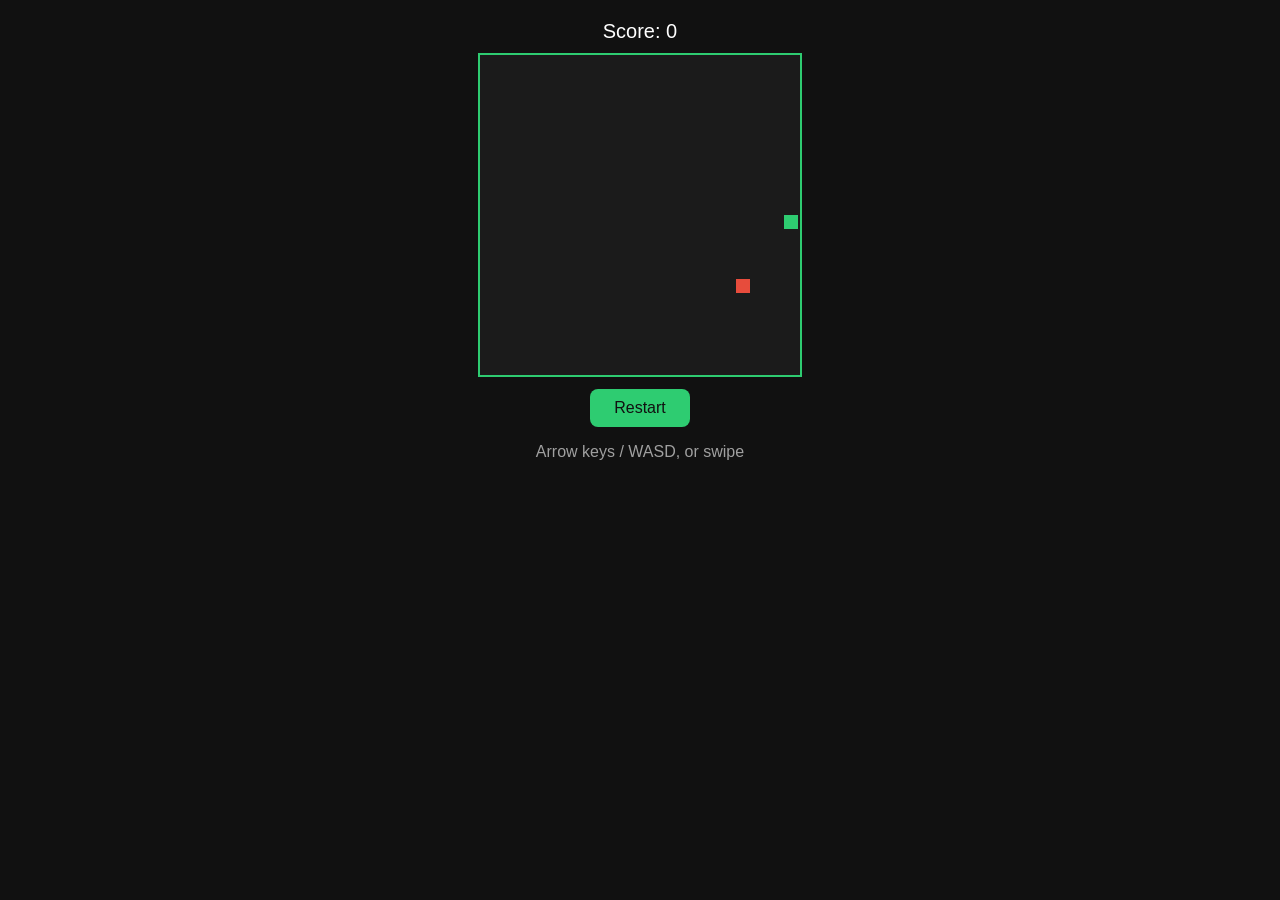
==== index.html @ 8b2df60d "Rename mini game to index.html" ====
<!DOCTYPE html>
<html lang="en">
<head>
<meta charset="UTF-8">
<meta name="viewport" content="width=device-width, initial-scale=1, user-scalable=no">
<title>Snake</title>
<style>
  body { margin:0; background:#111; color:#fff; font-family:sans-serif;
         display:flex; flex-direction:column; align-items:center; padding-top:20px; }
  canvas { background:#1b1b1b; border:2px solid #2ecc71; touch-action:none; }
  #score { font-size:20px; margin-bottom:10px; }
  button { margin-top:12px; padding:10px 24px; font-size:16px; border:0;
           border-radius:8px; background:#2ecc71; color:#111; }
</style>
</head>
<body>
<div id="score">Score: 0</div>
<canvas id="c" width="320" height="320"></canvas>
<button onclick="reset()">Restart</button>
<p style="opacity:.6">Arrow keys / WASD, or swipe</p>

<script>
const canvas = document.getElementById('c');
const ctx = canvas.getContext('2d');
const size = 16, tiles = canvas.width / size;
let snake, dir, food, score, loop;

function reset() {
  snake = [{x:10, y:10}];
  dir = {x:1, y:0};
  score = 0;
  placeFood();
  document.getElementById('score').textContent = 'Score: 0';
  clearInterval(loop);
  loop = setInterval(tick, 120);
}

function placeFood() {
  do {
    food = {x: Math.floor(Math.random()*tiles), y: Math.floor(Math.random()*tiles)};
  } while (snake.some(s => s.x === food.x && s.y === food.y));
}

function tick() {
  const head = {x: snake[0].x + dir.x, y: snake[0].y + dir.y};
  if (head.x < 0 || head.y < 0 || head.x >= tiles || head.y >= tiles ||
      snake.some(s => s.x === head.x && s.y === head.y)) {
    clearInterval(loop);
    ctx.fillStyle = 'rgba(0,0,0,.7)';
    ctx.fillRect(0,0,canvas.width,canvas.height);
    ctx.fillStyle = '#fff';
    ctx.font = '24px sans-serif';
    ctx.textAlign = 'center';
    ctx.fillText('Game Over', canvas.width/2, canvas.height/2);
    return;
  }
  snake.unshift(head);
  if (head.x === food.x && head.y === food.y) {
    score++;
    document.getElementById('score').textContent = 'Score: ' + score;
    placeFood();
  } else {
    snake.pop();
  }
  draw();
}

function draw() {
  ctx.clearRect(0,0,canvas.width,canvas.height);
  ctx.fillStyle = '#e74c3c';
  ctx.fillRect(food.x*size, food.y*size, size-2, size-2);
  ctx.fillStyle = '#2ecc71';
  snake.forEach(s => ctx.fillRect(s.x*size, s.y*size, size-2, size-2));
}

function turn(x, y) {
  if (x !== -dir.x || y !== -dir.y) dir = {x, y};
}

document.addEventListener('keydown', e => {
  const k = e.key.toLowerCase();
  if (k === 'arrowup' || k === 'w') turn(0,-1);
  if (k === 'arrowdown' || k === 's') turn(0,1);
  if (k === 'arrowleft' || k === 'a') turn(-1,0);
  if (k === 'arrowright' || k === 'd') turn(1,0);
});

let sx, sy;
canvas.addEventListener('touchstart', e => {
  sx = e.touches[0].clientX; sy = e.touches[0].clientY;
});
canvas.addEventListener('touchend', e => {
  const dx = e.changedTouches[0].clientX - sx;
  const dy = e.changedTouches[0].clientY - sy;
  if (Math.abs(dx) > Math.abs(dy)) turn(dx > 0 ? 1 : -1, 0);
  else turn(0, dy > 0 ? 1 : -1);
});

reset();
</script>
</body>
</html>
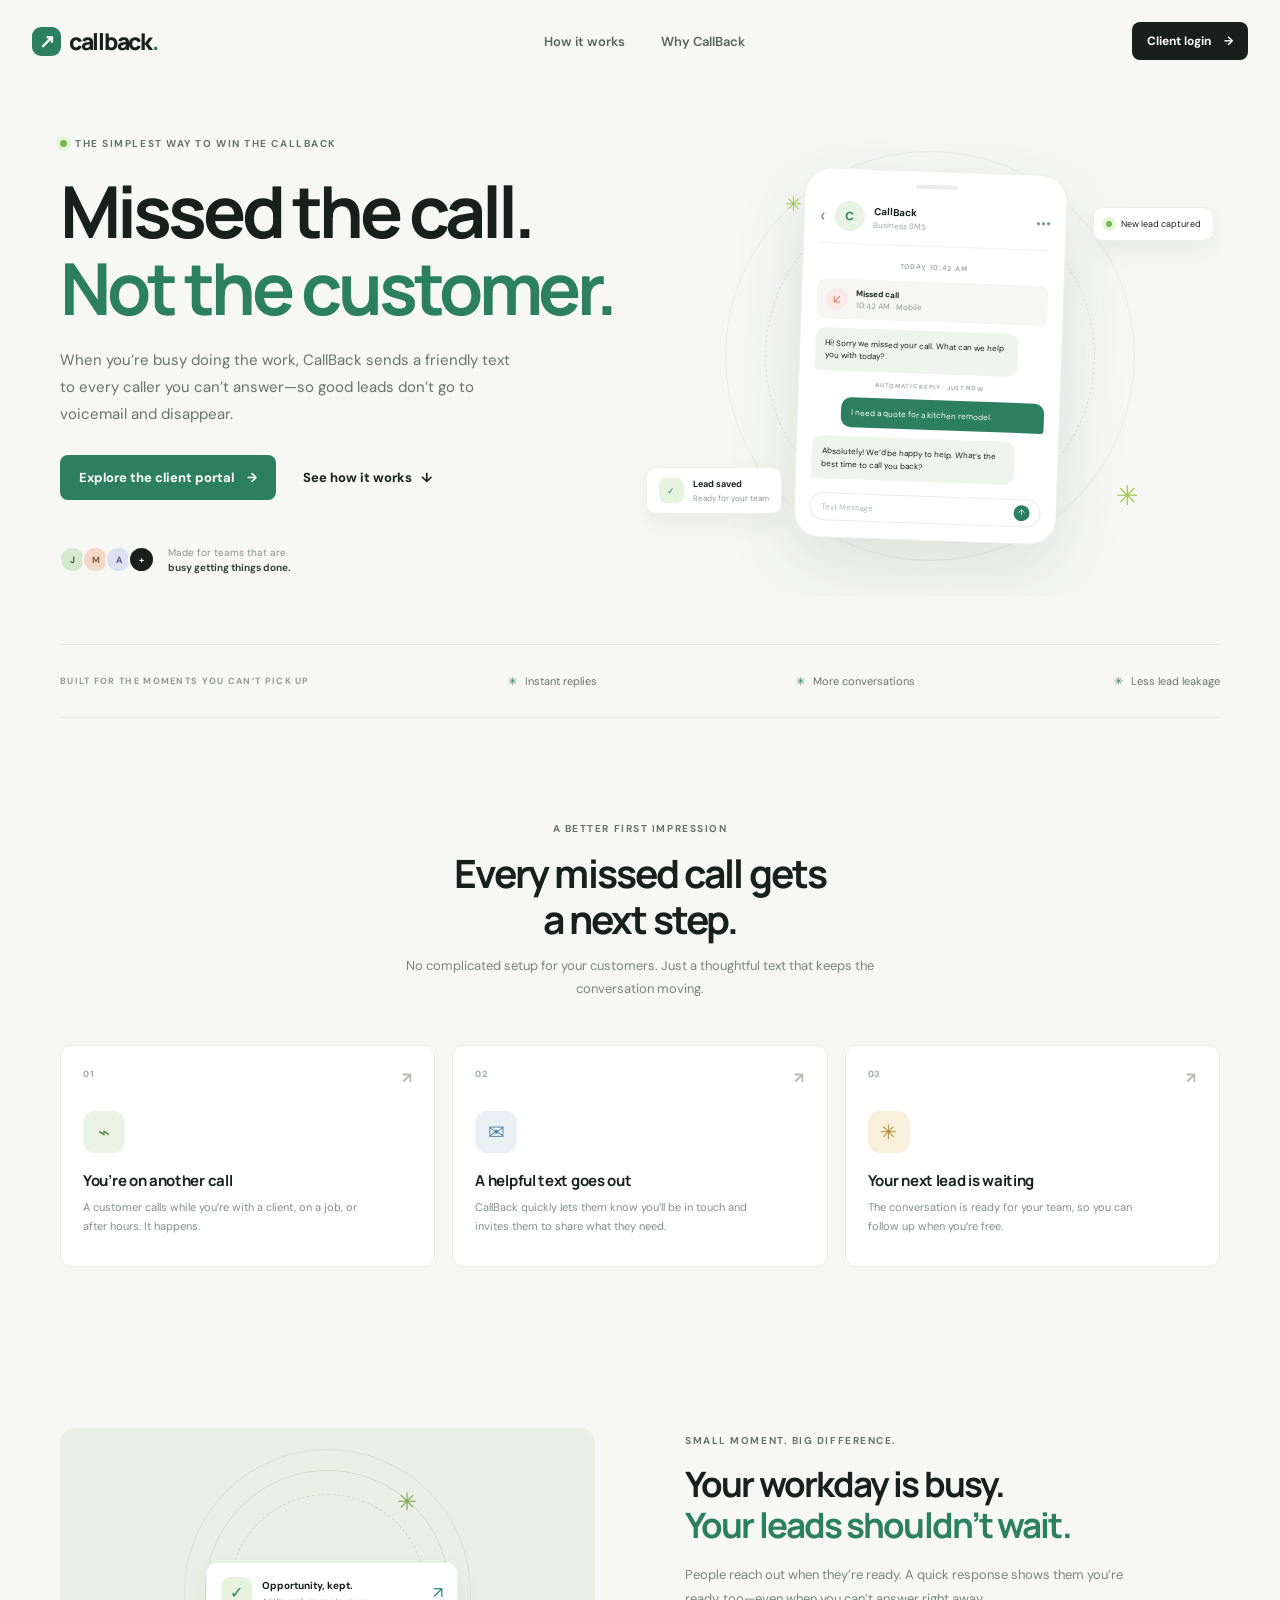
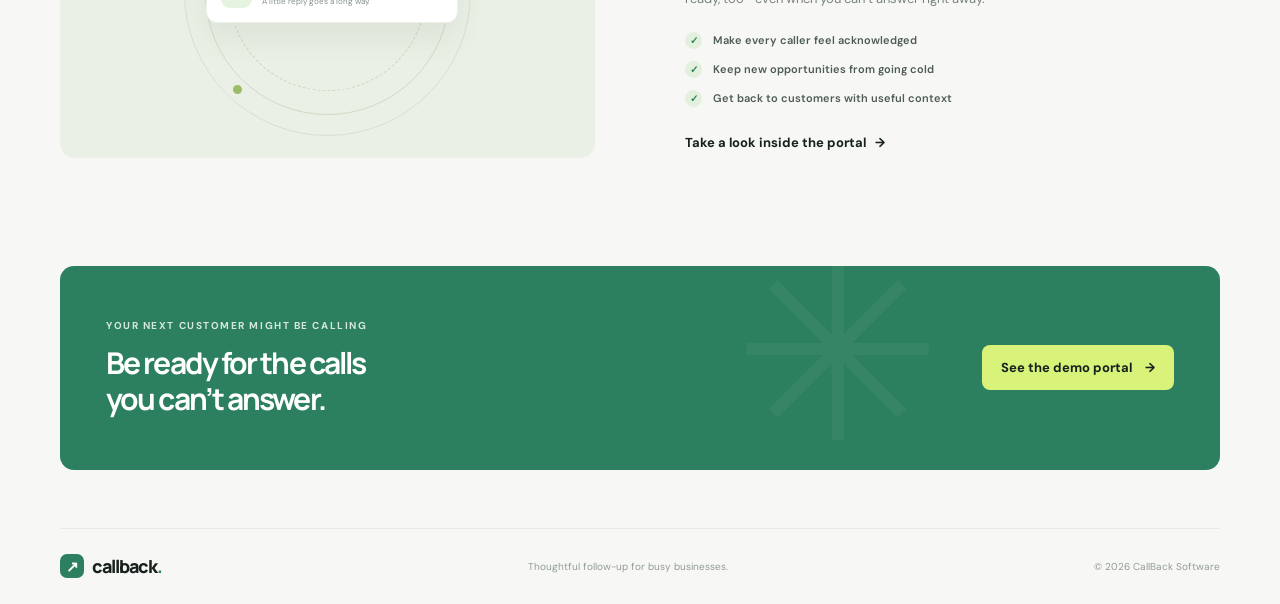
==== commit 20039b51: "Replace Snake game with CallBack missed-call text-back demo website" ====
--- a/index.html
+++ b/index.html
@@ -1,102 +1,73 @@
 <!DOCTYPE html>
 <html lang="en">
 <head>
-<meta charset="UTF-8">
-<meta name="viewport" content="width=device-width, initial-scale=1, user-scalable=no">
-<title>Snake</title>
-<style>
-  body { margin:0; background:#111; color:#fff; font-family:sans-serif;
-         display:flex; flex-direction:column; align-items:center; padding-top:20px; }
-  canvas { background:#1b1b1b; border:2px solid #2ecc71; touch-action:none; }
-  #score { font-size:20px; margin-bottom:10px; }
-  button { margin-top:12px; padding:10px 24px; font-size:16px; border:0;
-           border-radius:8px; background:#2ecc71; color:#111; }
-</style>
+  <meta charset="UTF-8">
+  <meta name="viewport" content="width=device-width, initial-scale=1">
+  <meta name="description" content="Never miss a new lead. CallBack helps local businesses automatically text customers when they can't get to the phone.">
+  <meta name="theme-color" content="#f7f8f5">
+  <title>CallBack — Turn missed calls into booked business</title>
+  <link rel="preconnect" href="https://fonts.googleapis.com">
+  <link rel="preconnect" href="https://fonts.gstatic.com" crossorigin>
+  <link href="https://fonts.googleapis.com/css2?family=DM+Sans:wght@400;500;600;700&family=Manrope:wght@400;500;600;700;800&display=swap" rel="stylesheet">
+  <link rel="stylesheet" href="/styles.css">
 </head>
-<body>
-<div id="score">Score: 0</div>
-<canvas id="c" width="320" height="320"></canvas>
-<button onclick="reset()">Restart</button>
-<p style="opacity:.6">Arrow keys / WASD, or swipe</p>
+<body data-page="home">
+  <header class="site-header">
+    <a class="brand" href="/" aria-label="CallBack home"><span class="brand-mark">↗</span> callback<span class="brand-period">.</span></a>
+    <nav class="main-nav" aria-label="Main navigation">
+      <a href="#how-it-works">How it works</a>
+      <a href="#benefits">Why CallBack</a>
+    </nav>
+    <a class="button button-small button-dark" href="/login">Client login <span aria-hidden="true">→</span></a>
+  </header>
 
-<script>
-const canvas = document.getElementById('c');
-const ctx = canvas.getContext('2d');
-const size = 16, tiles = canvas.width / size;
-let snake, dir, food, score, loop;
+  <main>
+    <section class="hero section-wrap">
+      <div class="hero-copy">
+        <div class="eyebrow"><span class="eyebrow-dot"></span> THE SIMPLEST WAY TO WIN THE CALLBACK</div>
+        <h1>Missed the call.<br><span>Not the customer.</span></h1>
+        <p class="hero-description">When you’re busy doing the work, CallBack sends a friendly text to every caller you can’t answer—so good leads don’t go to voicemail and disappear.</p>
+        <div class="hero-actions">
+          <a class="button button-primary" href="/login">Explore the client portal <span aria-hidden="true">→</span></a>
+          <a class="text-link" href="#how-it-works">See how it works <span aria-hidden="true">↓</span></a>
+        </div>
+        <div class="hero-proof"><div class="avatar-stack"><span>J</span><span>M</span><span>A</span><span>+</span></div><p>Made for teams that are<br><strong>busy getting things done.</strong></p></div>
+      </div>
+      <div class="hero-visual" aria-label="Preview of a missed call text conversation">
+        <div class="visual-orbit orbit-one"></div><div class="visual-orbit orbit-two"></div>
+        <div class="floating-label label-top"><span class="status-pulse"></span> New lead captured</div>
+        <div class="phone-card">
+          <div class="phone-notch"></div>
+          <div class="phone-header"><span class="phone-back">‹</span><div class="contact-avatar">C</div><div><strong>CallBack</strong><small>Business SMS</small></div><span class="phone-more">•••</span></div>
+          <div class="message-date">TODAY, 10:42 AM</div>
+          <div class="call-notice"><span>↙</span><div><strong>Missed call</strong><small>10:42 AM · Mobile</small></div></div>
+          <div class="chat-bubble received">Hi! Sorry we missed your call. What can we help you with today?</div>
+          <div class="chat-time">AUTOMATIC REPLY · JUST NOW</div>
+          <div class="chat-bubble sent">I need a quote for a kitchen remodel.</div>
+          <div class="chat-bubble received">Absolutely! We’d be happy to help. What’s the best time to call you back?</div>
+          <div class="reply-box">Text Message <span>↑</span></div>
+        </div>
+        <div class="floating-label label-bottom"><span class="label-icon">✓</span><span><strong>Lead saved</strong><small>Ready for your team</small></span></div>
+        <div class="visual-spark spark-one">✳</div><div class="visual-spark spark-two">✳</div>
+      </div>
+    </section>
 
-function reset() {
-  snake = [{x:10, y:10}];
-  dir = {x:1, y:0};
-  score = 0;
-  placeFood();
-  document.getElementById('score').textContent = 'Score: 0';
-  clearInterval(loop);
-  loop = setInterval(tick, 120);
-}
+    <section class="trust-strip section-wrap" aria-label="Product highlights"><span>BUILT FOR THE MOMENTS YOU CAN’T PICK UP</span><div><i>✳</i> Instant replies</div><div><i>✳</i> More conversations</div><div><i>✳</i> Less lead leakage</div></section>
 
-function placeFood() {
-  do {
-    food = {x: Math.floor(Math.random()*tiles), y: Math.floor(Math.random()*tiles)};
-  } while (snake.some(s => s.x === food.x && s.y === food.y));
-}
+    <section class="how-section section-wrap" id="how-it-works">
+      <div class="section-heading"><div class="eyebrow">A BETTER FIRST IMPRESSION</div><h2>Every missed call gets<br>a next step.</h2><p>No complicated setup for your customers. Just a thoughtful text that keeps the conversation moving.</p></div>
+      <div class="steps-grid">
+        <article class="step-card"><div class="step-number">01 <span>↗</span></div><div class="step-icon icon-phone">⌁</div><h3>You’re on another call</h3><p>A customer calls while you’re with a client, on a job, or after hours. It happens.</p></article>
+        <article class="step-card"><div class="step-number">02 <span>↗</span></div><div class="step-icon icon-message">✉</div><h3>A helpful text goes out</h3><p>CallBack quickly lets them know you’ll be in touch and invites them to share what they need.</p></article>
+        <article class="step-card"><div class="step-number">03 <span>↗</span></div><div class="step-icon icon-spark">✳</div><h3>Your next lead is waiting</h3><p>The conversation is ready for your team, so you can follow up when you’re free.</p></article>
+      </div>
+    </section>
 
-function tick() {
-  const head = {x: snake[0].x + dir.x, y: snake[0].y + dir.y};
-  if (head.x < 0 || head.y < 0 || head.x >= tiles || head.y >= tiles ||
-      snake.some(s => s.x === head.x && s.y === head.y)) {
-    clearInterval(loop);
-    ctx.fillStyle = 'rgba(0,0,0,.7)';
-    ctx.fillRect(0,0,canvas.width,canvas.height);
-    ctx.fillStyle = '#fff';
-    ctx.font = '24px sans-serif';
-    ctx.textAlign = 'center';
-    ctx.fillText('Game Over', canvas.width/2, canvas.height/2);
-    return;
-  }
-  snake.unshift(head);
-  if (head.x === food.x && head.y === food.y) {
-    score++;
-    document.getElementById('score').textContent = 'Score: ' + score;
-    placeFood();
-  } else {
-    snake.pop();
-  }
-  draw();
-}
+    <section class="benefit-section section-wrap" id="benefits"><div class="benefit-art"><div class="art-circle"><div class="art-card"><span class="art-check">✓</span><span><strong>Opportunity, kept.</strong><small>A little reply goes a long way.</small></span><span class="art-arrow">↗</span></div><span class="art-star">✳</span><span class="art-ring"></span></div></div><div class="benefit-copy"><div class="eyebrow">SMALL MOMENT. BIG DIFFERENCE.</div><h2>Your workday is busy.<br><span>Your leads shouldn’t wait.</span></h2><p>People reach out when they’re ready. A quick response shows them you’re ready, too—even when you can’t answer right away.</p><ul class="check-list"><li><span>✓</span> Make every caller feel acknowledged</li><li><span>✓</span> Keep new opportunities from going cold</li><li><span>✓</span> Get back to customers with useful context</li></ul><a class="text-link" href="/login">Take a look inside the portal <span aria-hidden="true">→</span></a></div></section>
 
-function draw() {
-  ctx.clearRect(0,0,canvas.width,canvas.height);
-  ctx.fillStyle = '#e74c3c';
-  ctx.fillRect(food.x*size, food.y*size, size-2, size-2);
-  ctx.fillStyle = '#2ecc71';
-  snake.forEach(s => ctx.fillRect(s.x*size, s.y*size, size-2, size-2));
-}
-
-function turn(x, y) {
-  if (x !== -dir.x || y !== -dir.y) dir = {x, y};
-}
-
-document.addEventListener('keydown', e => {
-  const k = e.key.toLowerCase();
-  if (k === 'arrowup' || k === 'w') turn(0,-1);
-  if (k === 'arrowdown' || k === 's') turn(0,1);
-  if (k === 'arrowleft' || k === 'a') turn(-1,0);
-  if (k === 'arrowright' || k === 'd') turn(1,0);
-});
-
-let sx, sy;
-canvas.addEventListener('touchstart', e => {
-  sx = e.touches[0].clientX; sy = e.touches[0].clientY;
-});
-canvas.addEventListener('touchend', e => {
-  const dx = e.changedTouches[0].clientX - sx;
-  const dy = e.changedTouches[0].clientY - sy;
-  if (Math.abs(dx) > Math.abs(dy)) turn(dx > 0 ? 1 : -1, 0);
-  else turn(0, dy > 0 ? 1 : -1);
-});
-
-reset();
-</script>
+    <section class="cta-section section-wrap"><div><div class="eyebrow">YOUR NEXT CUSTOMER MIGHT BE CALLING</div><h2>Be ready for the calls<br>you can’t answer.</h2></div><a class="button button-light" href="/login">See the demo portal <span aria-hidden="true">→</span></a><span class="cta-decoration">✳</span></section>
+  </main>
+  <footer class="site-footer section-wrap"><a class="brand" href="/"><span class="brand-mark">↗</span> callback<span class="brand-period">.</span></a><span>Thoughtful follow-up for busy businesses.</span><span>© <span data-year></span> CallBack Software</span></footer>
+  <script src="/app.js" defer></script>
 </body>
 </html>
--- a/styles.css
+++ b/styles.css
@@ -0,0 +1,2 @@
+/* CallBack — shared styles */
+:root{--ink:#17201d;--muted:#75807a;--green:#2d805f;--green-dark:#20664a;--lime:#d8f27a;--paper:#f7f8f5;--line:#e7eae4;--white:#fff;--font-body:'DM Sans',sans-serif;--font-display:'Manrope',sans-serif}*{box-sizing:border-box}html{scroll-behavior:smooth}body{margin:0;background:var(--paper);color:var(--ink);font-family:var(--font-body);-webkit-font-smoothing:antialiased}a{color:inherit;text-decoration:none}button,input{font:inherit}.section-wrap{width:min(1160px,calc(100% - 64px));margin-inline:auto}.site-header{height:82px;width:min(1280px,calc(100% - 64px));margin:auto;display:flex;align-items:center;justify-content:space-between}.brand{display:inline-flex;align-items:center;gap:8px;font-family:var(--font-display);font-size:23px;font-weight:800;letter-spacing:-1.3px}.brand-mark{width:29px;height:29px;display:grid;place-items:center;border-radius:9px;background:var(--green);color:white;font-size:19px;letter-spacing:0}.brand-period{color:var(--green);margin-left:-8px}.main-nav{display:flex;gap:36px;color:#59635e;font-size:13px;font-weight:600}.main-nav a:hover,.text-link:hover{color:var(--green)}.button{display:inline-flex;align-items:center;justify-content:center;gap:13px;border:0;border-radius:8px;padding:14px 19px;font-size:13px;font-weight:700;transition:transform .18s,background .18s;cursor:pointer}.button:hover{transform:translateY(-2px)}.button-small{padding:11px 15px;font-size:12px}.button-dark{background:var(--ink);color:white}.button-dark:hover{background:#2c3832}.button-primary{background:var(--green);color:white}.button-primary:hover{background:var(--green-dark)}.button-light{background:var(--lime);color:var(--ink)}.text-link{display:inline-flex;align-items:center;gap:9px;font-size:13px;font-weight:700;transition:color .18s}.hero{display:grid;grid-template-columns:1fr 1fr;align-items:center;min-height:555px;padding-top:34px;padding-bottom:48px}.eyebrow{display:flex;align-items:center;gap:8px;color:#66736b;font-size:10px;font-weight:700;letter-spacing:1.55px}.eyebrow-dot,.status-pulse{width:7px;height:7px;border-radius:50%;background:#71b94c;box-shadow:0 0 0 4px #e6f4d8}.hero h1,.auth-intro h1{font-family:var(--font-display);font-size:clamp(48px,5.6vw,72px);line-height:1.07;letter-spacing:-4px;margin:23px 0 20px;font-weight:700}.hero h1 span,.auth-intro h1 span,.benefit-copy h2 span{color:var(--green)}.hero-description{max-width:455px;color:#68736d;font-size:15px;line-height:1.8}.hero-actions{display:flex;align-items:center;gap:27px;margin-top:27px}.hero-proof{display:flex;align-items:center;gap:13px;margin-top:45px}.avatar-stack{display:flex;padding-left:3px}.avatar-stack span{width:27px;height:27px;margin-left:-4px;border:2px solid var(--paper);border-radius:50%;background:#d6e8d2;color:#335d43;display:grid;place-items:center;font-size:9px;font-weight:700}.avatar-stack span:nth-child(2){background:#f4d8c6;color:#805a43}.avatar-stack span:nth-child(3){background:#dce1f2;color:#505987}.avatar-stack span:last-child{background:var(--ink);color:white}.hero-proof p{font-size:10px;color:#89918c;line-height:1.5;margin:0}.hero-proof strong{color:#39443e}.hero-visual{height:480px;position:relative;display:grid;place-items:center;overflow:hidden}.visual-orbit{position:absolute;border:1px solid #e8ede2;border-radius:50%;width:410px;height:410px}.orbit-two{width:330px;height:330px;border-style:dashed;border-color:#dbe5d2}.phone-card{position:relative;z-index:2;width:263px;padding:13px 15px 16px;border:1px solid #ecefeb;border-radius:27px;background:#fff;box-shadow:0 24px 70px #26392b20;transform:rotate(2deg)}.phone-notch{height:4px;width:42px;border-radius:5px;background:#e8ebe8;margin:0 auto 15px}.phone-header{display:flex;align-items:center;gap:9px;border-bottom:1px solid #f0f1ef;padding-bottom:12px}.phone-back,.phone-more{color:#799181;font-size:20px}.phone-more{margin-left:auto;font-size:13px}.contact-avatar{width:30px;height:30px;display:grid;place-items:center;border-radius:50%;background:#e8f4e3;color:var(--green);font-size:12px;font-weight:700}.phone-header strong,.phone-header small{display:block}.phone-header strong{font-size:10px}.phone-header small{font-size:8px;color:#9aa39d;margin-top:2px}.message-date,.chat-time{text-align:center;color:#a6ada8;font-size:7px;font-weight:700;letter-spacing:.7px;margin:16px 0 10px}.call-notice{display:flex;align-items:center;gap:8px;padding:9px;border-radius:8px;background:#f6f7f5}.call-notice>span{width:22px;height:22px;border-radius:50%;display:grid;place-items:center;background:#fbe9e5;color:#d8705a;font-size:12px}.call-notice strong,.call-notice small{display:block;font-size:8px}.call-notice small{color:#929a95;margin-top:2px}.chat-bubble{max-width:88%;padding:9px 10px;border-radius:10px;font-size:8px;line-height:1.55;margin-top:9px}.received{background:#f0f4ee;border-bottom-left-radius:3px}.sent{background:var(--green);color:white;margin-left:auto;border-bottom-right-radius:3px}.chat-time{font-size:6px;margin:9px 0}.reply-box{border:1px solid #e8ebe8;border-radius:16px;padding:8px 10px;color:#b1b8b2;font-size:8px;margin-top:14px}.reply-box span{float:right;background:var(--green);color:white;border-radius:50%;width:16px;height:16px;text-align:center;padding-top:2px;margin-top:-3px}.floating-label{position:absolute;z-index:3;display:flex;align-items:center;gap:9px;background:white;border:1px solid #edf0ea;border-radius:10px;padding:10px 12px;box-shadow:0 9px 24px #26392b12;font-size:9px}.label-top{right:1%;top:91px}.label-top .status-pulse{width:6px;height:6px}.label-bottom{left:1%;bottom:82px}.label-icon{width:25px;height:25px;border-radius:8px;background:#e5f3df;color:var(--green);display:grid;place-items:center}.label-bottom strong,.label-bottom small{display:block}.label-bottom strong{font-size:9px}.label-bottom small{color:#8e9992;font-size:8px;margin-top:3px}.visual-spark{position:absolute;color:#a5c958}.spark-one{top:75px;left:25%;font-size:20px}.spark-two{bottom:83px;right:14%;font-size:27px}.trust-strip{border-top:1px solid var(--line);border-bottom:1px solid var(--line);min-height:74px;display:flex;align-items:center;justify-content:space-between;color:#69736d;font-size:11px}.trust-strip>span{font-size:9px;letter-spacing:1.3px;font-weight:700;color:#919992}.trust-strip i{font-style:normal;color:var(--green);margin-right:5px}.how-section{padding-top:104px;padding-bottom:105px}.section-heading{text-align:center;max-width:520px;margin:0 auto 44px}.section-heading .eyebrow{justify-content:center}.section-heading h2,.benefit-copy h2,.cta-section h2{font-family:var(--font-display);font-size:39px;letter-spacing:-1.9px;line-height:1.18;margin:15px 0 12px}.section-heading>p,.benefit-copy>p{font-size:13px;line-height:1.8;color:#7a847e;margin:0}.steps-grid{display:grid;grid-template-columns:repeat(3,1fr);gap:17px}.step-card{position:relative;min-height:222px;padding:22px;border:1px solid #e9ece6;border-radius:11px;background:#fff}.step-number{display:flex;justify-content:space-between;color:#a2aaa4;font-size:9px;font-weight:700;letter-spacing:.8px}.step-number span{color:#b0b8b0;font-size:15px}.step-icon{width:42px;height:42px;border-radius:12px;display:grid;place-items:center;margin-top:23px;font-size:20px}.icon-phone{background:#eaf3e4;color:#598a4d}.icon-message{background:#e8f0f4;color:#55869d}.icon-spark{background:#f8f0da;color:#b08b35}.step-card h3{font-family:var(--font-display);font-size:15px;letter-spacing:-.3px;margin:17px 0 7px}.step-card p{max-width:285px;color:#858e88;font-size:11px;line-height:1.7;margin:0}.benefit-section{display:grid;grid-template-columns:1fr 1fr;gap:90px;align-items:center;padding:56px 0 108px}.benefit-art{height:330px;border-radius:15px;background:#eaf0e5;display:grid;place-items:center;overflow:hidden}.art-circle{position:relative;width:245px;height:245px;border:1px solid #cedbc7;border-radius:50%;display:grid;place-items:center}.art-circle:before,.art-circle:after{content:'';position:absolute;border:1px dashed #c9d8c0;border-radius:50%;inset:23px}.art-circle:after{inset:-22px;border-style:solid;border-color:#d5e0d0}.art-card{z-index:1;display:flex;align-items:center;gap:10px;width:252px;padding:14px;border:1px solid #edf0e9;border-radius:11px;background:white;box-shadow:0 15px 30px #43574615}.art-check{width:31px;height:31px;border-radius:9px;background:#e6f3df;color:var(--green);display:grid;place-items:center}.art-card strong,.art-card small{display:block}.art-card strong{font-size:10px}.art-card small{font-size:8px;color:#87918a;margin-top:4px}.art-arrow{margin-left:auto;color:var(--green)}.art-star{position:absolute;top:15px;right:32px;color:#83a855;font-size:24px}.art-ring{position:absolute;width:9px;height:9px;background:#9cbd68;border-radius:50%;bottom:20px;left:27px}.benefit-copy h2{font-size:35px;margin:17px 0}.benefit-copy>p{max-width:440px}.check-list{list-style:none;padding:0;margin:22px 0 24px;display:grid;gap:12px}.check-list li{font-size:11px;font-weight:600;color:#4e5b53}.check-list span{display:inline-grid;place-items:center;width:17px;height:17px;margin-right:8px;border-radius:50%;background:#e4f0de;color:var(--green);font-size:10px}.cta-section{min-height:204px;margin-bottom:58px;padding:38px 46px;position:relative;overflow:hidden;display:flex;align-items:center;justify-content:space-between;border-radius:14px;background:var(--green);color:white}.cta-section .eyebrow{color:#d7e8d9}.cta-section h2{font-size:30px;margin:13px 0 0}.cta-section .button{position:relative;z-index:1}.cta-decoration{position:absolute;right:24%;top:-74px;color:#ffffff0b;font-size:250px}.site-footer{min-height:76px;border-top:1px solid var(--line);display:flex;align-items:center;justify-content:space-between;color:#929b94;font-size:10px}.site-footer .brand{color:var(--ink);font-size:18px}.site-footer .brand-mark{height:24px;width:24px;border-radius:7px;font-size:15px}.site-footer .brand-period{margin-left:-8px}.auth-header{width:min(1160px,calc(100% - 64px));border-bottom:1px solid var(--line)}.auth-header .text-link{color:#748078;font-size:12px}.auth-layout{min-height:calc(100vh - 160px);display:grid;grid-template-columns:1fr 1fr;align-items:center;gap:70px;padding-top:52px;padding-bottom:65px}.auth-intro h1{font-size:59px;line-height:1.1;margin:20px 0}.auth-intro>p{max-width:390px;color:#758078;font-size:14px;line-height:1.8}.auth-decoration{display:flex;align-items:center;gap:14px;margin-top:40px;padding-top:23px;border-top:1px solid var(--line);color:#7a847c;font-size:12px;line-height:1.7}.auth-decoration>span{font-size:32px;color:#91b44e}.auth-decoration strong{color:var(--ink)}.auth-card{width:min(100%,430px);justify-self:end;padding:37px;border:1px solid #e8ebe5;border-radius:15px;background:white;box-shadow:0 16px 48px #293a2b0b}.auth-card-brand{font-size:19px;margin-bottom:30px}.auth-card-brand .brand-mark{height:25px;width:25px;font-size:15px;border-radius:7px}.auth-card h2{font-family:var(--font-display);font-size:25px;letter-spacing:-.8px;margin:0 0 7px}.muted{color:#89928b;font-size:12px;margin:0 0 25px}.auth-card form label{display:block;font-size:11px;font-weight:700;margin-bottom:8px}.auth-card input{width:100%;height:44px;margin-bottom:18px;padding:0 12px;border:1px solid #e5e9e3;border-radius:7px;outline:none;color:var(--ink);font-size:12px}.auth-card input:focus{border-color:#76a984;box-shadow:0 0 0 3px #2d805f14}.auth-card input::placeholder{color:#adb5ae}.password-label{display:flex;justify-content:space-between}.password-label span{font-size:9px;color:#87918a}.auth-submit{width:100%;margin-top:3px}.demo-hint{display:flex;gap:10px;padding:12px;margin-top:20px;border-radius:7px;background:#f4f7f0}.demo-hint>span,.demo-banner>span{flex:0 0 18px;height:18px;border-radius:50%;display:grid;place-items:center;background:#e2edda;color:var(--green);font-size:10px;font-weight:700}.demo-hint p{margin:0;color:#69746c;font-size:10px;line-height:1.7}.demo-hint code{padding:2px 4px;border-radius:3px;background:#e9eee5;color:#3e5144;font-size:9px}.auth-footnote{font-size:9px;line-height:1.6;color:#a1a9a2;text-align:center;margin:18px 0 0}.form-error{color:#bf5143;font-size:11px;margin:-8px 0 14px}.portal-page{background:#f7f8f6}.portal-shell{min-height:100vh;display:grid;grid-template-columns:248px minmax(0,1fr)}.sidebar{position:sticky;top:0;height:100vh;display:flex;flex-direction:column;padding:25px 17px 15px;border-right:1px solid #e9ece7;background:#fff}.sidebar>.brand{margin:0 0 39px 8px;font-size:21px}.workspace-label,.nav-caption{padding-left:9px;color:#a1aaa3;font-size:8px;font-weight:700;letter-spacing:1.3px}.workspace-switch{display:flex;align-items:center;gap:9px;padding:10px 8px;margin-top:9px;border:1px solid #edf0eb;border-radius:8px}.workspace-avatar{width:31px;height:31px;border-radius:9px;display:grid;place-items:center;background:#e6f1df;color:#497547;font-weight:700;font-size:12px}.workspace-switch strong,.workspace-switch small{display:block}.workspace-switch strong{font-size:9px}.workspace-switch small{color:#9aa29c;font-size:8px;margin-top:3px}.workspace-chevron{margin-left:auto;color:#88938b;font-size:13px}.side-nav{display:grid;gap:4px;margin-top:30px}.nav-caption{margin:0 0 7px}.side-link{min-height:38px;display:flex;align-items:center;gap:10px;padding:0 9px;border-radius:7px;color:#7c867f;font-size:11px;font-weight:600}.side-link>span{width:17px;text-align:center;font-size:14px}.side-link.active{background:#edf4e9;color:#3f724b}.side-link em{margin-left:auto;min-width:19px;text-align:center;padding:3px;border-radius:9px;background:#e1edda;color:#4b7950;font-style:normal;font-size:8px}.support-caption{margin-top:29px}.sidebar-bottom{margin-top:auto}.plan-card{padding:13px;border:1px solid #e8eee3;border-radius:9px;background:#f7f9f4}.plan-icon{color:#88ad54;font-size:15px}.plan-card strong{display:block;margin-top:7px;font-family:var(--font-display);font-size:10px}.plan-card p{color:#869087;font-size:9px;line-height:1.55;margin:5px 0}.plan-card>a{color:var(--green);font-size:9px;font-weight:700}.profile-row{display:flex;align-items:center;gap:9px;padding:17px 4px 2px;margin-top:14px;border-top:1px solid #edf0eb}.profile-avatar{width:30px;height:30px;border-radius:50%;display:grid;place-items:center;background:#e9e8db;color:#666346;font-size:9px;font-weight:700}.profile-row strong,.profile-row small{display:block}.profile-row strong{font-size:10px}.profile-row small{margin-top:3px;color:#99a29b;font-size:8px}.icon-button{margin-left:auto;border:0;background:none;color:#89948c;cursor:pointer;font-size:15px}.portal-main{min-width:0}.portal-topbar{height:65px;display:flex;align-items:center;justify-content:space-between;padding:0 38px;border-bottom:1px solid #e9ece7;background:white}.breadcrumb{font-size:10px;color:#6b766e}.breadcrumb span{padding:0 7px;color:#bbc2bc}.topbar-right{display:flex;align-items:center;gap:20px;color:#8c968e;font-size:9px}.live-status{display:flex;align-items:center;gap:6px}.live-status i{width:6px;height:6px;border-radius:50%;background:#7bb65c}.mobile-brand{display:none}.portal-content{max-width:1240px;padding:30px 38px 18px;margin:0 auto}.portal-welcome{display:flex;align-items:center;justify-content:space-between;margin-bottom:21px}.portal-welcome .eyebrow{font-size:8px}.portal-welcome h1{font-family:var(--font-display);font-size:24px;letter-spacing:-.8px;margin:9px 0 5px}.portal-welcome h1 span{color:#9cbd65;font-size:19px}.portal-welcome p{margin:0;color:#869087;font-size:10px}.demo-banner{display:flex;align-items:center;gap:10px;padding:11px 13px;border:1px solid #e5eddb;border-radius:7px;background:#f2f7ec}.demo-banner p{margin:0;color:#748071;font-size:9px}.demo-banner strong{color:#486344}.stats-grid{display:grid;grid-template-columns:repeat(4,1fr);gap:12px;margin:17px 0}.stat-card{min-height:116px;padding:15px;border:1px solid #e9ece7;border-radius:9px;background:white}.stat-top{display:flex;justify-content:space-between;align-items:center;color:#737e76;font-size:9px;font-weight:600}.stat-icon{width:26px;height:26px;border-radius:8px;display:grid;place-items:center;font-size:12px}.stat-icon-orange{background:#fff0e9;color:#d78c5c}.stat-icon-green{background:#e8f4e3;color:#4a9461}.stat-icon-purple{background:#f1edfa;color:#8d79b7}.stat-icon-blue{background:#e9f1f7;color:#6794b2}.stat-value{display:block;font-family:var(--font-display);font-size:27px;letter-spacing:-1px;margin-top:7px}.stat-percent{font-size:17px}.stat-foot{margin-top:5px;color:#a0a9a1;font-size:8px}.trend-up{color:#4b9b67;font-weight:700;margin-right:4px}.dashboard-grid{display:grid;grid-template-columns:minmax(0,1.35fr) minmax(280px,.85fr);gap:13px}.panel{border:1px solid #e9ece7;border-radius:9px;background:white}.activity-panel{min-width:0}.panel-heading{display:flex;align-items:center;justify-content:space-between;padding:17px 17px 13px}.panel-heading h2{font-family:var(--font-display);font-size:12px;letter-spacing:-.2px;margin:0}.panel-heading p{margin:5px 0 0;color:#9aa29c;font-size:8px}.filter-button{padding:7px 9px;border:1px solid #e9ece7;border-radius:5px;background:white;color:#737e76;font-size:8px}.filter-button span{margin-left:7px}.conversation-row{display:flex;align-items:center;gap:9px;padding:12px 15px;border-top:1px solid #f0f2ef}.conversation-avatar{flex:0 0 29px;height:29px;border-radius:50%;display:grid;place-items:center;font-size:8px;font-weight:700}.avatar-peach{background:#f9e6d9;color:#a36c4d}.avatar-blue{background:#e1edf4;color:#527c91}.avatar-yellow{background:#f5efd7;color:#8e783c}.avatar-green{background:#e2efde;color:#54784d}.conversation-info,.conversation-preview{min-width:0}.conversation-info{flex:1}.conversation-info strong,.conversation-info small,.conversation-preview strong,.conversation-preview small{display:block;white-space:nowrap;overflow:hidden;text-overflow:ellipsis}.conversation-info strong{font-size:9px}.conversation-info small{color:#9aa39c;font-size:8px;margin-top:4px}.unread-dot{display:inline-block;width:5px;height:5px;margin-left:4px;border-radius:50%;background:#66a66d;vertical-align:1px}.conversation-preview{text-align:right}.conversation-preview strong{font-size:8px;color:#718078;font-weight:600}.conversation-preview small{font-size:8px;color:#a1aaa3;margin-top:4px}.conversation-arrow{color:#a8b0a9;font-size:18px}.panel-footer{display:flex;justify-content:space-between;padding:12px 15px;border-top:1px solid #f0f2ef;color:#a0a9a1;font-size:8px}.panel-footer a{color:var(--green);font-weight:700}.setup-progress{color:#799276;font-size:8px;font-weight:700}.progress-track{height:4px;margin:0 17px 9px;border-radius:4px;background:#edf0eb}.progress-track span{display:block;width:67%;height:100%;border-radius:4px;background:#7aab66}.setup-item{display:flex;align-items:center;gap:9px;padding:12px 15px;border-top:1px solid #f0f2ef}.setup-check,.setup-empty{flex:0 0 17px;width:17px;height:17px;display:grid;place-items:center;border:1px solid #dee5dc;border-radius:50%;color:white;font-size:9px}.complete .setup-check{border-color:#6ea368;background:#6ea368}.setup-item>span:nth-child(2){min-width:0;flex:1}.setup-item strong,.setup-item small{display:block}.setup-item strong{font-size:8px}.setup-item small{margin-top:4px;color:#a0a9a1;font-size:7px}.setup-status{color:#78a36f;font-size:7px;font-weight:700}.setup-action{border:0;background:transparent;color:var(--green);font-size:8px;font-weight:700;white-space:nowrap;cursor:pointer}.setup-note{display:flex;gap:8px;margin:10px 12px 13px;padding:9px;border-radius:6px;background:#f7f8f5}.setup-note>span{color:#8cad57;font-size:11px}.setup-note p{margin:0;color:#969f98;font-size:7px;line-height:1.5}.portal-footer{display:flex;justify-content:space-between;align-items:center;margin-top:17px;padding-top:13px;border-top:1px solid #e8ebe6;color:#a2aaa3;font-size:8px}.portal-footer a{color:#68776c}.toast{position:fixed;right:24px;bottom:24px;z-index:10;max-width:350px;padding:13px 17px;border-radius:8px;background:#1f3229;color:white;font-size:11px;box-shadow:0 8px 28px #17201d30;opacity:0;transform:translateY(12px);pointer-events:none;transition:all .22s}.toast.show{opacity:1;transform:translateY(0)}@media(min-width:1450px){.hero{min-height:600px}.portal-content{padding-top:42px}}@media(max-width:900px){.section-wrap{width:min(100% - 44px,680px)}.site-header,.auth-header{width:calc(100% - 44px)}.hero{grid-template-columns:1fr;min-height:auto;padding-top:75px}.hero-copy{text-align:center}.hero-copy .eyebrow,.hero-actions,.hero-proof{justify-content:center}.hero-description{margin-inline:auto}.hero h1{font-size:65px}.hero-visual{height:440px}.trust-strip{flex-wrap:wrap;justify-content:center;gap:17px 25px;padding:18px 0}.trust-strip>span{width:100%;text-align:center}.benefit-section{gap:35px}.portal-shell{grid-template-columns:205px minmax(0,1fr)}.sidebar{padding-inline:12px}.portal-topbar{padding:0 22px}.portal-content{padding:26px 22px 18px}.dashboard-grid{grid-template-columns:1fr}.stats-grid{grid-template-columns:repeat(2,1fr)}}@media(max-width:620px){.section-wrap{width:calc(100% - 36px)}.site-header,.auth-header{width:calc(100% - 36px);height:70px}.main-nav{display:none}.hero{padding-top:58px;padding-bottom:25px}.hero h1{font-size:49px;letter-spacing:-2.8px}.hero-description{font-size:13px}.hero-actions{flex-direction:column;gap:17px}.hero-proof{margin-top:30px}.hero-visual{height:390px}.phone-card{transform:scale(.92) rotate(2deg)}.label-top{right:0;top:52px}.label-bottom{left:0;bottom:50px}.visual-orbit{width:340px;height:340px}.orbit-two{width:280px;height:280px}.trust-strip{font-size:9px;gap:12px 17px}.trust-strip>span{font-size:8px}.how-section{padding-top:70px;padding-bottom:65px}.section-heading h2{font-size:33px}.steps-grid{grid-template-columns:1fr}.step-card{min-height:190px}.step-icon{margin-top:14px}.benefit-section{grid-template-columns:1fr;gap:30px;padding:5px 0 70px}.benefit-art{height:260px}.benefit-copy h2{font-size:30px}.cta-section{min-height:250px;margin-bottom:35px;padding:29px;align-items:flex-start;justify-content:center;flex-direction:column;gap:22px}.cta-section h2{font-size:27px}.site-footer{min-height:85px;flex-wrap:wrap;gap:10px;padding:15px 0}.site-footer>span:nth-child(2){display:none}.auth-layout{min-height:auto;grid-template-columns:1fr;gap:33px;padding-top:45px;padding-bottom:48px}.auth-intro h1{font-size:45px}.auth-intro>p{font-size:12px}.auth-decoration{margin-top:20px;padding-top:15px}.auth-card{justify-self:stretch;width:100%;padding:25px}.auth-header .text-link{font-size:10px}.portal-shell{display:block}.sidebar{position:relative;height:auto;padding:12px 18px;border-right:0;border-bottom:1px solid #e9ece7}.sidebar>.brand{margin:0;font-size:19px}.workspace-label,.workspace-switch,.side-nav,.sidebar-bottom{display:none}.portal-topbar{height:48px;padding:0 18px}.breadcrumb{display:none}.mobile-brand{display:block;padding:0;border:0;background:none;color:var(--ink);font-family:var(--font-display);font-weight:800;font-size:12px}.topbar-right{font-size:8px}.portal-content{padding:23px 16px 15px}.portal-welcome{align-items:flex-start;gap:12px}.portal-welcome h1{font-size:20px}.portal-welcome>.button{padding:10px;font-size:9px;white-space:nowrap}.portal-welcome p{font-size:9px}.stats-grid{gap:8px}.stat-card{min-height:105px;padding:11px}.stat-top{font-size:8px}.stat-value{font-size:24px}.dashboard-grid{gap:10px}.panel-heading{padding:14px 12px 11px}.conversation-row{padding:11px 10px;gap:7px}.conversation-info strong,.conversation-preview strong{font-size:8px}.conversation-info small,.conversation-preview small{font-size:7px}.panel-footer{padding:11px 10px;font-size:7px}.setup-item{padding:11px 10px;gap:7px}.portal-footer{flex-wrap:wrap;gap:9px;font-size:7px}.portal-footer span:nth-child(2){display:none}.toast{right:14px;bottom:14px;left:14px;max-width:none}}@media(prefers-reduced-motion:reduce){*,*::before,*::after{scroll-behavior:auto!important;transition:none!important}}
